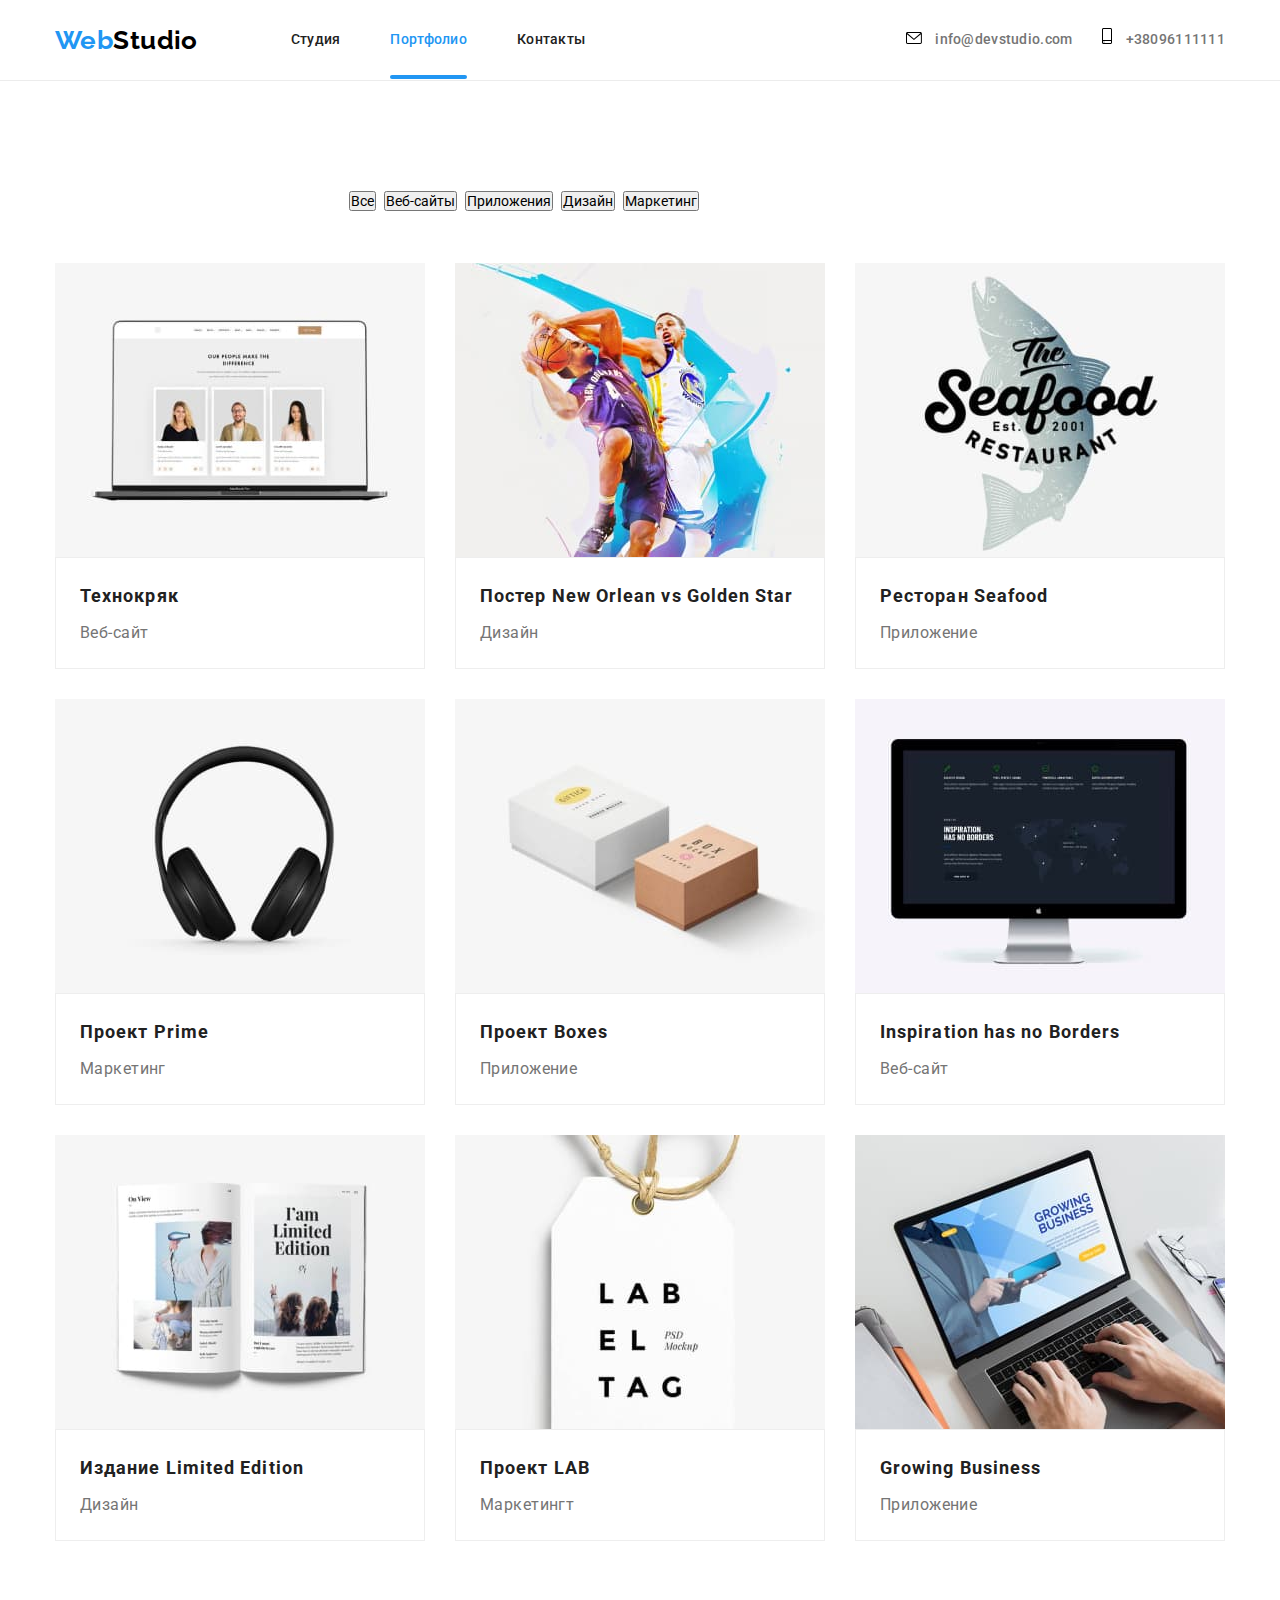
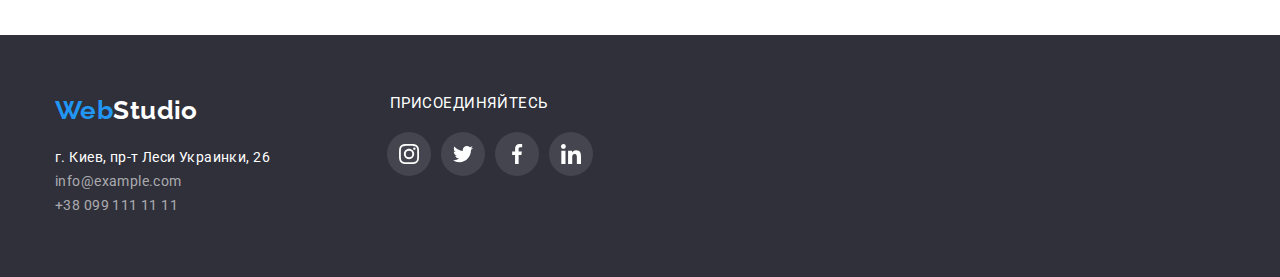
==== portfolio.html @ e8c0259a "modal window and trasition" ====
<!DOCTYPE html>
<html lang="ru">
	<head>
		<meta charset="UTF-8" />
		<meta name="viewport" content="width=device-width, initial-scale=1.0" />
		<title>WebStudio</title>
		<link
			href="https://fonts.googleapis.com/css2?family=Raleway:wght@700&family=Roboto:wght@400;500;700;900&display=swap"
			rel="stylesheet"
		/>
		<link rel="stylesheet" href="https://cdn.jsdelivr.net/npm/modern-normalize@1.0.0/modern-normalize.min.css" />
		<link rel="stylesheet" href="./css/style.css" />
	</head>
	<body>
		<!-- Header -->
		<header>
			<!-- Main navigation -->
			<div class="nav container">
				<nav class="nav-main">
					<!-- LOGO -->
					<a href="./index.html" class="logo-link" aria-label="логотип веб-студии">
						Web
						<span class="dark">Studio</span>
					</a>
					<ul class="nav-menu list">
						<li class="item"><a href="./index.html" class="link">Студия</a></li>
						<li class="item"><a href="./portfolio.html" class="link current">Портфолио</a></li>
						<li class="item"><a href="" class="link">Контакты</a></li>
					</ul>
				</nav>
				<!-- Contacts -->
				<address>
					<ul class="nav-auth list">
						<li class="item">
							<a href="mailto:info@devstudio.com" class="nav-auth link">
								<svg class="nav-svg" width="16" height="12">
									<use href="./img/svg/sprite.svg#icon-envelope"></use>
								</svg>
								info@devstudio.com
							</a>
						</li>
						<li class="item">
							<a href="tel:+380961111111" class="nav-auth link">
								<svg class="nav-svg" width="10" height="16">
									<use href="./img/svg/sprite.svg#icon-smartphone"></use>
								</svg>
								+38096111111
							</a>
						</li>
					</ul>
				</address>
			</div>
		</header>
		<main>
			<section class="section portfolio">
				<div class="container">
					<h2 class="portfolio title" hidden>Наши работы</h2>
					<!-- Filter list -->
					<ul class="list portfolio-btn">
						<li class="portfolio-btn"><button type="button" class="btn">Все</button></li>
						<li class="portfolio-btn"><button type="button" class="btn">Веб-сайты</button></li>
						<li class="portfolio-btn"><button type="button" class="btn">Приложения</button></li>
						<li class="portfolio-btn"><button type="button" class="btn">Дизайн</button></li>
						<li class="portfolio-btn"><button type="button" class="btn">Маркетинг</button></li>
					</ul>

					<!-- Work examples -->
					<ul class="portfolio list">
						<li class="item">
							<a href="" class="link">
								<div class="card">
									<div class="picture">
										<img
											src="./img/portfolio/tech-crack.jpg"
											alt="3 photos of employee with occupation"
											width="370"
											height="294"
										/>
										<p class="picture-text">
											Технокряк это современная площадка распространения коронавируса. Компании используют эту платформу
											для цифрового шпионажа и атак на защищённые сервера конкурентов.
										</p>
									</div>
									<div class="pic-description">
										<h3 class="portfolio subtitle">Технокряк</h3>
										<p class="category">Веб-сайт</p>
									</div>
								</div>
							</a>
						</li>
						<li class="item">
							<a href="" class="link">
								<div class="card">
									<div class="picture">
										<img
											src="./img/portfolio/poster.jpg"
											alt="poster of game New Orlean vs Golden Star"
											width="370"
											height="294"
										/>
										<p class="picture-text">
											Lorem, ipsum dolor sit amet consectetur adipisicing elit. Animi provident natus deserunt ab
											tempora odio! Ratione, rerum! Tempore, sit numquam.
										</p>
									</div>
									<div class="pic-description">
										<h3 class="portfolio subtitle">Постер New Orlean vs Golden Star</h3>
										<p class="category">Дизайн</p>
									</div>
								</div>
							</a>
						</li>
						<li class="item">
							<a href="" class="link">
								<div class="card">
									<div class="picture">
										<img
											src="./img/portfolio/seafood-restaurant.jpg"
											alt="Logo of sea-food restaurant"
											width="370"
											height="294"
										/>
										<p class="picture-text">
											Lorem, ipsum dolor sit amet consectetur adipisicing elit. Animi provident natus deserunt ab
											tempora odio! Ratione, rerum! Tempore, sit numquam.
										</p>
									</div>
									<div class="pic-description">
										<h3 class="portfolio subtitle">Ресторан Seafood</h3>
										<p class="category">Приложение</p>
									</div>
								</div>
							</a>
						</li>
						<li class="item">
							<a href="" class="link">
								<div class="card">
									<div class="picture">
										<img src="./img/portfolio/prime.jpg" alt="head-set" width="370" height="294" />
										<p class="picture-text">
											Lorem, ipsum dolor sit amet consectetur adipisicing elit. Animi provident natus deserunt ab
											tempora odio! Ratione, rerum! Tempore, sit numquam.
										</p>
									</div>
									<div class="pic-description">
										<h3 class="portfolio subtitle">Проект Prime</h3>
										<p class="category">Маркетинг</p>
									</div>
								</div>
							</a>
						</li>

						<li class="item">
							<a href="" class="link">
								<div class="card">
									<div class="picture">
										<img src="./img/portfolio/boxes.jpg" alt="2 tarton boxes" width="370" height="294" />
										<p class="picture-text">
											Lorem, ipsum dolor sit amet consectetur adipisicing elit. Animi provident natus deserunt ab
											tempora odio! Ratione, rerum! Tempore, sit numquam.
										</p>
									</div>
									<div class="pic-description">
										<h3 class="portfolio subtitle">Проект Boxes</h3>
										<p class="category">Приложение</p>
									</div>
								</div>
							</a>
						</li>
						<li class="item">
							<a href="" class="link">
								<div class="card">
									<div class="picture">
										<img
											src="./img/portfolio/inspiration-no-border.jpg"
											alt="Dark desctope with some text"
											width="370"
											height="294"
										/>
										<p class="picture-text">
											Lorem, ipsum dolor sit amet consectetur adipisicing elit. Animi provident natus deserunt ab
											tempora odio! Ratione, rerum! Tempore, sit numquam.
										</p>
									</div>
									<div class="pic-description">
										<h3 class="portfolio subtitle" lang="en">Inspiration has no Borders</h3>
										<p class="category">Веб-сайт</p>
									</div>
								</div>
							</a>
						</li>

						<li class="item">
							<a href="" class="link">
								<div class="card">
									<div class="picture">
										<img src="./img/portfolio//limited-edition.jpg" alt="an open magazine" width="370" height="294" />
										<p class="picture-text">
											Lorem, ipsum dolor sit amet consectetur adipisicing elit. Animi provident natus deserunt ab
											tempora odio! Ratione, rerum! Tempore, sit numquam.
										</p>
									</div>
									<div class="pic-description">
										<h3 class="portfolio subtitle">Издание Limited Edition</h3>
										<p class="category">Дизайн</p>
									</div>
								</div>
							</a>
						</li>
						<li class="item">
							<a href="" class="link">
								<div class="card">
									<div class="picture">
										<img src="./img/portfolio/project-lab.jpg" alt="Tag named project-lab" width="370" height="294" />
										<p class="picture-text">
											Lorem, ipsum dolor sit amet consectetur adipisicing elit. Animi provident natus deserunt ab
											tempora odio! Ratione, rerum! Tempore, sit numquam.
										</p>
									</div>
									<div class="pic-description">
										<h3 class="portfolio subtitle">Проект LAB</h3>
										<p class="category">Маркетингт</p>
									</div>
								</div>
							</a>
						</li>
						<li class="item">
							<a href="" class="link">
								<div class="card">
									<div class="picture">
										<img
											src="./img/portfolio/growning-business.jpg"
											alt="Worktop with desctop and hands"
											width="370"
											height="294"
										/>
										<p class="picture-text">
											Lorem, ipsum dolor sit amet consectetur adipisicing elit. Animi provident natus deserunt ab
											tempora odio! Ratione, rerum! Tempore, sit numquam.
										</p>
									</div>
									<div class="pic-description">
										<h3 class="portfolio subtitle">Growing Business</h3>
										<p class="category">Приложение</p>
									</div>
								</div>
							</a>
						</li>
					</ul>
				</div>
			</section>
		</main>

		<!-- Footer -->
		<footer class="footer">
			<div class="container">
				<div class="foot-address">
					<a href="./index.html" class="logo-link" aria-label="логотип веб-студии">
						Web
						<span class="white">Studio</span>
					</a>

					<address class="footer-address">
						<ul class="list">
							<li>
								<a href="https://goo.gl/maps/YRK9uNCiw2VT1dtW6" class="link">
									<span class="footer-address">г. Киев, пр-т Леси Украинки, 26</span>
								</a>
							</li>
							<li>
								<a href="mailto:info@example.com" class="link">info@example.com</a>
							</li>
							<li><a href="tel:+380991111111" class="link">+38 099 111 11 11</a></li>
						</ul>
					</address>
				</div>

				<div class="footer-social">
					<p>Присоединяйтесь</p>
					<ul class="social list">
						<li>
							<a href="" class="social link">
								<svg class="social-svg">
									<use href="./img/svg/sprite.svg#icon-instagram"></use>
								</svg>
							</a>
						</li>
						<li>
							<a href="" class="social link">
								<svg class="social-svg">
									<use href="./img/svg/sprite.svg#icon-twitter"></use>
								</svg>
							</a>
						</li>
						<li>
							<a href="" class="social link">
								<svg class="social-svg">
									<use href="./img/svg/sprite.svg#icon-facebook"></use>
								</svg>
							</a>
						</li>
						<li>
							<a href="" class="social link">
								<svg class="social-svg">
									<use href="./img/svg/sprite.svg#icon-linkedin"></use>
								</svg>
							</a>
						</li>
					</ul>
				</div>
			</div>
		</footer>
	</body>
</html>
---- css/style.css ----
:root {
	--title-color: #212121;
	--text-color: #757575;
	--white-color: #ffffff;
	--acent-color: #2196f3;
	--bcg-dark-color: #2f303a;
	--bcg-white-color: #ffffff;
	--bcg-lightgrey-color: #f5f4fa;
}

* body {
	background-color: var(--white-color);
	color: var(--text-color);
	font-family: roboto, sans-serif;
	font-weight: 400;
	font-size: 14px;
	line-height: 1.71;
	letter-spacing: 0.03em;
}
*,
*::after,
*::before {
	padding: 0;
	margin: 0;
}

/* ===========LOCAL RESET=============== */
.list {
	list-style: none;
	padding: 0;
	margin: 0;
}
.link {
	text-decoration: none;
}
address {
	font-style: normal;
}
img {
	display: block;
}
/*================== LOGO ====================*/
.logo-link {
	text-decoration: none;
	outline: none;
	color: var(--acent-color);
	font-family: raleway;
	font-weight: 700;
	font-size: 26px;
	line-height: 1.19;

	display: flex;
	justify-content: flex-start;
}

header .logo-link {
	margin-right: 93px;
}

.logo-link .dark {
	color: #000000;
}
.logo-link .white {
	color: var(--white-color);
}
/* ============================================== */

/* ===============HEADER========================== */
header {
	border-bottom: 1px solid #ECECEC;
	}

.nav-menu .link,
.nav-auth .link {
	color: var(--title-color);
	text-decoration: none;
	font-weight: 500;
	font-size: 14px;
	line-height: 1.14;
	letter-spacing: 0.02em;

	transition: color 250ms cubic-bezier(0.4, 0, 0.2, 1);
}

.nav-auth .link {
	color: var(--text-color);
}
.nav-menu .link:hover,
.nav-menu .link:focus,
.nav-menu .link.current,
.nav-auth.link:hover,
.nav-auth.link:focus {
	color: var(--acent-color);
}

.nav-auth .nav-svg {
	transition: fill 250ms cubic-bezier(0.4, 0, 0.2, 1);
}

.nav-auth.link:hover .nav-svg,
.nav-auth.link:focus .nav-svg {
	fill: var(--acent-color);
}

.nav.container {
	display: flex;
	align-items: center;
	min-height: 80px;
	justify-content: space-between;
	}

.nav-main,
.nav-menu.list,
.nav-auth.list {
	display: flex;
	align-items: center;
	}


.nav-menu .item:not(:last-child) {
	margin-right: 50px;
}
.nav-menu .item:last-child {
	margin-right: auto;
}
.nav-svg {
	margin-right: 10px;
}
.nav-auth .item:not(:last-child){
	margin-right: 30px;
}



.nav-menu .current{
	position: relative;
	}
 
.current::after{
	position: absolute;
	content: "";
	bottom: 0;
	left: 0;
	width: 100%;
	height: 4px;
	background-color: var(--acent-color);
	border-radius: 2px;
	transform: translateY(32px);
}  

/* =============================================== */

/* ===========common rules======================== */


.container {
	width: 1200px;
	padding-left: 15px;
	padding-right: 15px;
	margin: 0 auto;
}

.section-title {
	color: var(--title-color);
	font-weight: 700;
	font-size: 36px;
	line-height: 1.16;
	text-align: center;
	margin-bottom: 50px;
}

.section,
.section,
.section {
	padding-top: 94px;
	padding-bottom: 94px;
}

/* .pros.section-title,
.portfolio.title {
	display: none;
} */

/* ============HERO section====================== */

.hero {
	background-color: var(--bcg-dark-color);
	text-align: center;
	
	padding-top: 200px;
	padding-bottom: 200px;
	background-image: linear-gradient(rgba(47, 48, 58, 0.4), rgba(47, 48, 58, 0.4)), url(../img/main-page/hero.jpg)
}


.hero-title {
	color: var(--white-color);
	font-weight: 900;
	font-size: 44px;
	line-height: 1.36;
	text-align: center;
	letter-spacing: 0.06em;
	text-transform: uppercase;
	margin-bottom: 30px;
	max-width: 696px;
	/* height: 120px; */
	margin-right: auto;
	margin-left: auto;
}
.hero .button {
	box-shadow: 0px 4px 4px rgba(0, 0, 0, 0.15);
border-radius: 4px;
}

/* =============== PROS section ================ */
.section.pros {
	padding-top: 94px;
	padding-bottom: 0;
}
.pros .list {
	display: flex;
}
.pros.item:not(:last-child) {
	margin-right: 30px;
}
.pros.item {
	flex-basis: calc((100% - 3 * 30px) / 4);
}

.pros.subtitle {
	color: var(--title-color);
	font-weight: bold;
	font-size: 14px;
	line-height: 1.14;
	text-transform: uppercase;
	/* margin-top: 30px; */
	margin-bottom: 10px;
}
.pros.subtitle::before {
	content: "";
	display: block;
	width: 270px;
	height: 120px;
	background-color: #f5f4fa;
	margin-bottom: 30px;
	background-repeat: no-repeat;
	background-size: 70px 70px;
	background-position: center;
}
.antena::before {
	background-image: url("../img/svg/antenna.svg");
}
.clock::before {
	background-image: url("../img/svg/clock.svg");
}
.diagram::before {
	background-image: url("../img/svg/diagram.svg");
}
.astronaut::before {
	background-image: url("../img/svg/astronaut.svg");
}

.pros.description {
	margin-top: 0;
	margin-bottom: 0;
}
/* =============== WORK section ================== */

.work .list {
	display: flex;
}
.work .item:not(:nth-child(3n)) {
	margin-right: 30px;
}
.work .item {
	flex-basis: calc((100% - 2 * 30px) / 3);
}
.work .item {
	position: relative;
}
.work .caption-text {
	position: absolute;
	bottom: 0;
	left: 0;
	width: 100%;
	height: 70px;
	display: flex;
	justify-content: center;
	align-items: center;

	background-color: rgba(47, 48, 58, 0.8);
	color: #ffffff;
	font-weight: bold;
	font-size: 14px;
	line-height: 1.143;
	/* text-align: center;
	padding-top: 27px;
	padding-bottom: 27px; */
	letter-spacing: 0.03em;
	text-transform: uppercase;
	}

/* ================ TEAM section ================ */
.section.team {
	background-color: #f5f4fa;
	padding-bottom: 21px;
}
.team.subtitle {
	font-weight: 500;
	color: var(--title-color);
	font-size: 16px;
	line-height: 1.87;
	margin-bottom: 10px;
}
.occupation {
	font-weight: 400;
	font-size: 16px;
	line-height: 1.1875;
	text-align: center;
	letter-spacing: 0.03em;
}
.team .list {
	display: flex;
}
.team .item:not(:last-child) {
	margin-right: 30px;
}
.team .item {
	flex-basis: calc((100% - 3 * 30px) / 4);
}

.team .description {
	text-align: center;
	padding-top: 30px;
	padding-bottom: 30px;
}

.social.list {
	display: flex;
	margin: 16px 32px 0 32px;
}

.social.link {
	display: flex;
	justify-content: center;
	align-items: center;
	width: 44px;
	height: 44px;
	border-radius: 50%;
	margin-right: 10px;

	transition: background-color 250ms cubic-bezier(0.4, 0, 0.2, 1);
}


.social-svg {
	width: 20px;
	height: 20px;
	fill: #afb1b8;

	transition: fill 250ms cubic-bezier(0.4, 0, 0.2, 1);
}

.social.link:hover {
	background-color: var(--acent-color);
}
.social.link:hover .social-svg {
	fill: #ffffff;
}

.team .description {
	background: #ffffff;
	box-shadow: 0px 1px 3px rgba(0, 0, 0, 0.12), 0px 1px 1px rgba(0, 0, 0, 0.14), 0px 2px 1px rgba(0, 0, 0, 0.2);
	border-radius: 0px 0px 4px 4px;
}

/* ================CLIENTS section========== */

.clients.list {
	display: flex;
	justify-content: space-between;
}
.clients.link {
	display: flex;
	width: 170px;
	height: 90px;
	border: 1px solid #afb1b8;
	border-radius: 4px;
	justify-content: center;
	align-items: center;
	transition: border 250ms cubic-bezier(0.4, 0, 0.2, 1);
}


.clients.svg {
	fill: #afb1b8;
	transition: fill 250ms cubic-bezier(0.4, 0, 0.2, 1);
}

.clients.link:hover {
	border: 1px solid var(--acent-color);
}

.clients.link:hover .svg{
	fill: var(--acent-color);
}

/* ================= FOOTER =================*/
.footer {
	background-color: var(--bcg-dark-color);
	padding-top: 60px;
	padding-bottom: 60px;
	}

.footer .footer-address {
	color: var(--white-color);
	margin-top: 20px;
}

.footer .link {
	color: rgba(255, 255, 255, 0.6);
}

.footer .logo-link {
	margin-bottom: 10px;
}


.footer-social > p {s
	font-weight: 700;
	font-size: 15px;
	line-height: 1.143;
	letter-spacing: 0.03em;
	text-transform: uppercase;
	color: #ffffff;
	margin-bottom: 20px;
	padding-left: 35px;
}
.footer-social {
	display: flex;
	}


.footer-social .social-svg {
	fill: #ffffff;
	
}
.footer-social .link {
	background-color: rgba(255, 255, 255, 0.1);
	
}
.footer .container {
	display: flex;
	
}
.foot-address,
.footer-social {
	display: block;
	width: 230px;
	margin-right: 70px;
}

/* =============BUTTON================= */
.hero .button {
	/* display: inline-block; */
	padding: 10px 32px;
	border-radius: 4px;
	box-shadow: 0px 4px 4px rgba(0, 0, 0, 0.15);
	min-width: 200px;
	text-align: center;
	outline: none;
	border: none;

	font-weight: 700;
	font-size: 16px;
	line-height: 1.87;
	letter-spacing: 0.06em;
	background-color: var(--acent-color);
	color: var(--white-color);

}

/* .hero .button.primery {
	background-color: var(--acent-color);
	color: var(--white-color);
	text-decoration: none;
	outline: none; */
}

/* .button.secondary {
	background-color: var(--bcg-lightgrey-color);
	color: var(--title-color);
	text-decoration: none;
} */

/* .button.secondary:hover,
.button.secondary:focus {
	background-color: var(--acent-color);
	color: var(--white-color);
	text-decoration: none;
} */

/* ===========Page PORTFOLIO=========== */

 .btn {
	font-family: inherit;
	background-color: var(--bcg-lightgrey-color);
	color: var(--title-color);
	font-weight: 500;
	font-size: 16px;
	line-height: 1.625;
	border: none;
	outline: none;

	padding: 6px 22px;
	border-radius: 4px;

	transition: color 250ms cubic-bezier(0.4, 0, 0.2, 1), background-color 250ms cubic-bezier(0.4, 0, 0.2, 1);

}
.btn:hover,
.btn:focus {
	font-family: inherit;
	background-color: var(--acent-color);
	color: var(--white-color);
}
.list.portfolio {
	margin-bottom: 34px;
}
.portfolio .link {
	text-decoration: none;
	color: var(--text-color);
}

.portfolio.subtitle {
	font-weight: 700;
	font-size: 18px;
	line-height: 2;
	letter-spacing: 0.06em;
	color: var(--title-color);

	margin-bottom: 4px;
}
.portfolio .category {
	font-size: 16px;
	line-height: 1.87;
}

/* ============= PORTFOLIO TOP==============*/


.list.portfolio-btn {
	display: flex;
	width: 611px;
	height: 54px;
	margin-right: 294px;
	margin-left: 294px;
	margin-bottom: 34px;
}
.portfolio-btn:not(:last-child) {
	margin-right: 8px;
	align-items: center;
}

/* ============PORTFOLIO BOTTOM============== */
.portfolio.list {
	display: flex;
	flex-wrap: wrap;
	margin: 0;
}
.portfolio .item:not(:nth-child(3n)) {
	margin-right: 30px;
}
.portfolio .item:not(:nth-last-child(-n + 3)) {
	margin-bottom: 30px;
}

.portfolio .item {
	flex-basis: calc((100% - 2 * 30px) / 3);
}
.pic-description {
	padding: 20px 24px;
	border: 1px solid #eeeeee;
}
.portfolio.list .link .card{
	transition: box-shadow 250ms cubic-bezier(0.4, 0, 0.2, 1);
}

.portfolio.list .link:hover .card{
	box-shadow: 0px 1px 1px rgba(0, 0, 0, 0.12), 0px 4px 4px rgba(0, 0, 0, 0.06), 1px 4px 6px rgba(0, 0, 0, 0.16);
}

.portfolio .picture {
	position: relative;
	overflow: hidden;
}
.picture-text {
	position: absolute;
	top: 0;
	left: 0;
	width: 100%;
	height: 100%;
	background-color: rgba(33, 150, 243, 0.9);
	color: #ffffff;
	padding: 63px 24px;
	
	transform: translateY(100%);
	transition: transform 250ms cubic-bezier(0.4, 0, 0.2, 1);
}
.portfolio .card:hover .picture-text{
	transform: translateY(0%);
	
}

/* ===============MODAL WINDOW================ */

.backdrop {
	position: fixed;
	top: 0;
	left: 0;
	width: 100%;
	height: 100%;
	background: rgba(0, 0, 0, 0.2);

	transition: all 250ms cubic-bezier(0.4, 0, 0.2, 1);
}
.modal {
	position: absolute;
	top: 50%;
	left: 50%;
	transform: translate(-50%, -50%);

	min-width: 528px;
	min-height: 581px;
	background-color: #ffffff;
	box-shadow: 0px 1px 3px rgba(0, 0, 0, 0.12), 0px 1px 1px rgba(0, 0, 0, 0.14), 0px 2px 1px rgba(0, 0, 0, 0.2);
	border-radius: 4px;
}
.close-modal {
	position: absolute;
	top: 17px;
	right: 17px;
	width: 30px;
	height: 30px;
	background-color: transparent;
    border: 1px solid rgba(0, 0, 0, 0.1);
	border-radius: 50%;
	outline: none;
	cursor: pointer;
}

.is-hidden {
	opacity: 0;
	pointer-events: none;
	visibility: hidden;
}
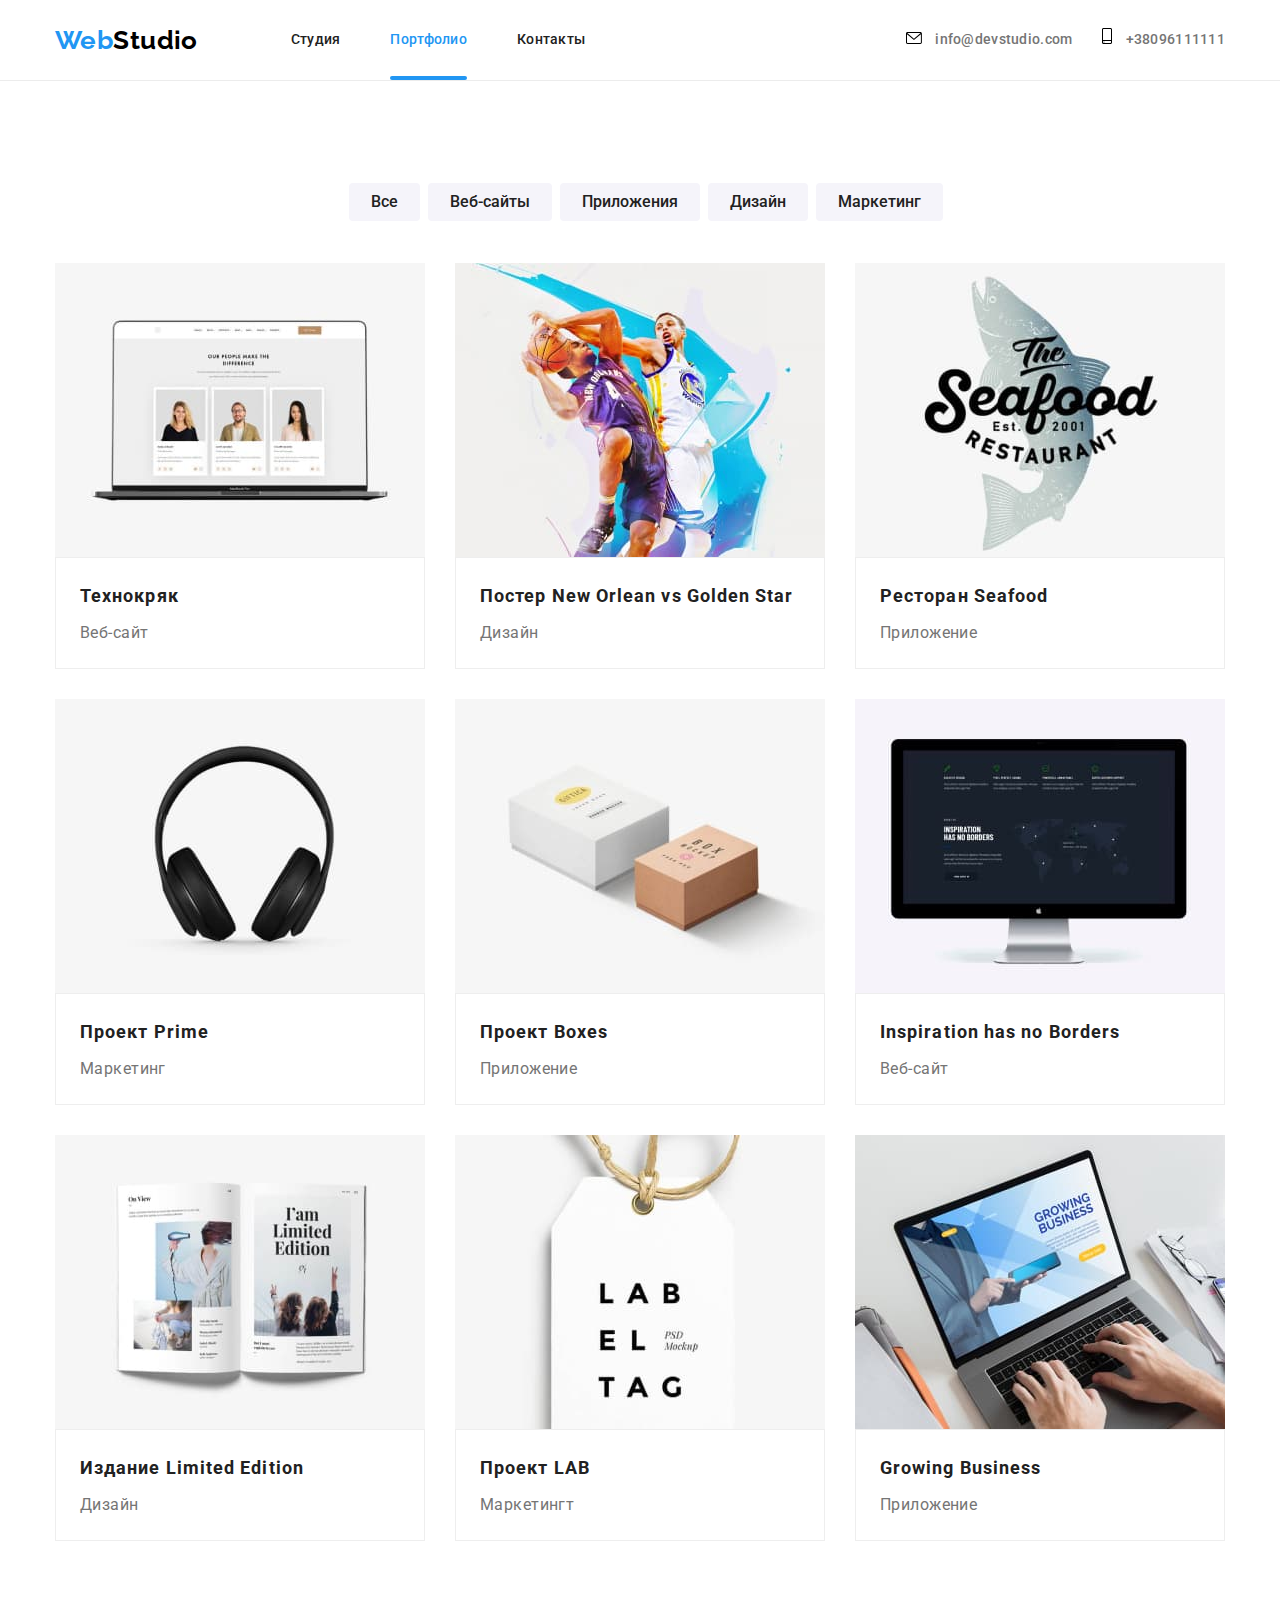
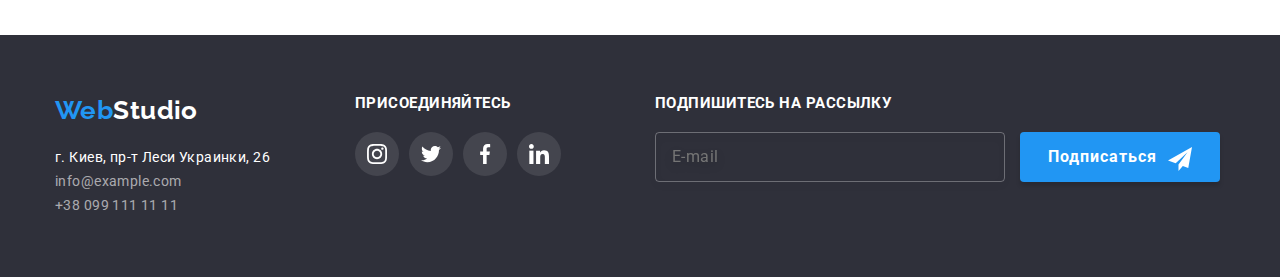
==== commit 9b0e3492: "custom-checkbox done" ====
--- a/portfolio.html
+++ b/portfolio.html
@@ -253,7 +253,7 @@
 
 		<!-- Footer -->
 		<footer class="footer">
-			<div class="container">
+			<div class="container footer-container">
 				<div class="foot-address">
 					<a href="./index.html" class="logo-link" aria-label="логотип веб-студии">
 						Web
@@ -276,7 +276,7 @@
 				</div>
 
 				<div class="footer-social">
-					<p>Присоединяйтесь</p>
+					<p class="footer-subtitle">Присоединяйтесь</p>
 					<ul class="social list">
 						<li>
 							<a href="" class="social link">
@@ -308,6 +308,21 @@
 						</li>
 					</ul>
 				</div>
+
+				<div class="footer-email">
+					<p class="footer-subtitle">Подпишитесь на рассылку</p>
+					<form action="" class="form-email">
+						<label for="subscribe-email">
+							<input type="email" id="subscribe-email" placeholder="E-mail" class="footer-input" />
+						</label>
+						<button type="button" class="button foot">
+							Подписаться
+							<svg class="email-svg" width="24" height="24">
+								<use href="./img/svg/sprite.svg#icon-icon-send"></use>
+							</svg>
+						</button>
+					</form>
+				</div>
 			</div>
 		</footer>
 	</body>
--- a/css/style.css
+++ b/css/style.css
@@ -67,8 +67,8 @@
 
 /* ===============HEADER========================== */
 header {
-	border-bottom: 1px solid #ECECEC;
-	}
+	border-bottom: 1px solid #ececec;
+}
 
 .nav-menu .link,
 .nav-auth .link {
@@ -107,15 +107,14 @@
 	align-items: center;
 	min-height: 80px;
 	justify-content: space-between;
-	}
+}
 
 .nav-main,
 .nav-menu.list,
 .nav-auth.list {
 	display: flex;
 	align-items: center;
-	}
-
+}
 
 .nav-menu .item:not(:last-child) {
 	margin-right: 50px;
@@ -126,17 +125,15 @@
 .nav-svg {
 	margin-right: 10px;
 }
-.nav-auth .item:not(:last-child){
+.nav-auth .item:not(:last-child) {
 	margin-right: 30px;
 }
 
-
-
-.nav-menu .current{
+.nav-menu .current {
 	position: relative;
-	}
- 
-.current::after{
+}
+
+.current::after {
 	position: absolute;
 	content: "";
 	bottom: 0;
@@ -145,13 +142,12 @@
 	height: 4px;
 	background-color: var(--acent-color);
 	border-radius: 2px;
-	transform: translateY(32px);
-}  
+	transform: translateY(33px);
+}
 
 /* =============================================== */
 
 /* ===========common rules======================== */
-
 
 .container {
 	width: 1200px;
@@ -176,22 +172,36 @@
 	padding-bottom: 94px;
 }
 
-/* .pros.section-title,
-.portfolio.title {
-	display: none;
-} */
+/* =============BUTTON================= */
+.button {
+	font-weight: 700;
+	font-size: 16px;
+	line-height: 1.87;
+	letter-spacing: 0.06em;
+	color: var(--white-color);
+	text-align: center;
+
+	background-color: var(--acent-color);
+	padding: 10px 31px;
+	border-radius: 4px;
+	box-shadow: 0px 4px 4px rgba(0, 0, 0, 0.15);
+	width: 200px;
+	height: 50px;
+
+	outline: none;
+	border: none;
+}
 
 /* ============HERO section====================== */
 
 .hero {
 	background-color: var(--bcg-dark-color);
 	text-align: center;
-	
+
 	padding-top: 200px;
 	padding-bottom: 200px;
-	background-image: linear-gradient(rgba(47, 48, 58, 0.4), rgba(47, 48, 58, 0.4)), url(../img/main-page/hero.jpg)
-}
-
+	background-image: linear-gradient(rgba(47, 48, 58, 0.4), rgba(47, 48, 58, 0.4)), url(../img/main-page/hero.jpg);
+}
 
 .hero-title {
 	color: var(--white-color);
@@ -207,10 +217,6 @@
 	margin-right: auto;
 	margin-left: auto;
 }
-.hero .button {
-	box-shadow: 0px 4px 4px rgba(0, 0, 0, 0.15);
-border-radius: 4px;
-}
 
 /* =============== PROS section ================ */
 .section.pros {
@@ -298,7 +304,7 @@
 	padding-bottom: 27px; */
 	letter-spacing: 0.03em;
 	text-transform: uppercase;
-	}
+}
 
 /* ================ TEAM section ================ */
 .section.team {
@@ -351,7 +357,6 @@
 
 	transition: background-color 250ms cubic-bezier(0.4, 0, 0.2, 1);
 }
-
 
 .social-svg {
 	width: 20px;
@@ -391,7 +396,6 @@
 	transition: border 250ms cubic-bezier(0.4, 0, 0.2, 1);
 }
 
-
 .clients.svg {
 	fill: #afb1b8;
 	transition: fill 250ms cubic-bezier(0.4, 0, 0.2, 1);
@@ -401,7 +405,7 @@
 	border: 1px solid var(--acent-color);
 }
 
-.clients.link:hover .svg{
+.clients.link:hover .svg {
 	fill: var(--acent-color);
 }
 
@@ -410,7 +414,10 @@
 	background-color: var(--bcg-dark-color);
 	padding-top: 60px;
 	padding-bottom: 60px;
-	}
+}
+.footer-container {
+	display: flex;
+}
 
 .footer .footer-address {
 	color: var(--white-color);
@@ -422,11 +429,10 @@
 }
 
 .footer .logo-link {
-	margin-bottom: 10px;
-}
-
-
-.footer-social > p {s
+	margin-bottom: 20px;
+}
+
+.footer-subtitle {
 	font-weight: 700;
 	font-size: 15px;
 	line-height: 1.143;
@@ -434,75 +440,70 @@
 	text-transform: uppercase;
 	color: #ffffff;
 	margin-bottom: 20px;
-	padding-left: 35px;
-}
-.footer-social {
-	display: flex;
-	}
-
+}
+.footer-social .list {
+	margin-left: 0;
+}
 
 .footer-social .social-svg {
 	fill: #ffffff;
-	
-}
+}
+
 .footer-social .link {
 	background-color: rgba(255, 255, 255, 0.1);
-	
-}
-.footer .container {
-	display: flex;
-	
 }
 .foot-address,
 .footer-social {
-	display: block;
-	width: 230px;
-	margin-right: 70px;
-}
-
-/* =============BUTTON================= */
-.hero .button {
-	/* display: inline-block; */
-	padding: 10px 32px;
+	width: 270px;
+	margin-right: 30px;
+}
+
+.footer-input {
+	border: none;
+	background-color: transparent;
+	outline: none;
+
+	width: 350px;
+	height: 50px;
+	border: 1px solid rgba(255, 255, 255, 0.3);
+	filter: drop-shadow(0px 4px 4px rgba(0, 0, 0, 0.15));
 	border-radius: 4px;
-	box-shadow: 0px 4px 4px rgba(0, 0, 0, 0.15);
-	min-width: 200px;
-	text-align: center;
-	outline: none;
-	border: none;
-
-	font-weight: 700;
+	padding-left: 16px;
+	padding-right: 16px;
+	margin-right: 12px;
+
+	font-weight: 400;
 	font-size: 16px;
-	line-height: 1.87;
+	line-height: 1.25;
+	letter-spacing: 0.03em;
+	color: rgba(255, 255, 255, 0.6);
+}
+.footer.input::placeholder {
+	padding-left: 16px;
+	font-weight: 400;
+	font-size: 16px;
+	line-height: 1.25;
+	letter-spacing: 0.03em;
+	color: rgba(255, 255, 255, 0.6);
+}
+
+.button.foot {
+	position: relative;
+	text-align: left;
+	padding-left: 28px;
 	letter-spacing: 0.06em;
-	background-color: var(--acent-color);
-	color: var(--white-color);
-
-}
-
-/* .hero .button.primery {
-	background-color: var(--acent-color);
-	color: var(--white-color);
-	text-decoration: none;
-	outline: none; */
-}
-
-/* .button.secondary {
-	background-color: var(--bcg-lightgrey-color);
-	color: var(--title-color);
-	text-decoration: none;
-} */
-
-/* .button.secondary:hover,
-.button.secondary:focus {
-	background-color: var(--acent-color);
-	color: var(--white-color);
-	text-decoration: none;
-} */
+}
+
+.email-svg {
+	position: absolute;
+	fill: #ffffff;
+	bottom: 11px;
+	right: 28px;
+}
 
 /* ===========Page PORTFOLIO=========== */
 
- .btn {
+.portfolio .btn {
 	font-family: inherit;
 	background-color: var(--bcg-lightgrey-color);
 	color: var(--title-color);
@@ -515,15 +516,16 @@
 	padding: 6px 22px;
 	border-radius: 4px;
 
-	transition: color 250ms cubic-bezier(0.4, 0, 0.2, 1), background-color 250ms cubic-bezier(0.4, 0, 0.2, 1);
-
-}
-.btn:hover,
-.btn:focus {
+	transition: all 250ms cubic-bezier(0.4, 0, 0.2, 1);
+}
+.portfolio .btn:hover,
+.portfolio .btn:focus {
 	font-family: inherit;
 	background-color: var(--acent-color);
 	color: var(--white-color);
-}
+	box-shadow: 0px 3px 1px rgba(0, 0, 0, 0.1), 0px 1px 2px rgba(0, 0, 0, 0.08), 0px 2px 2px rgba(0, 0, 0, 0.12);
+}
+
 .list.portfolio {
 	margin-bottom: 34px;
 }
@@ -548,7 +550,6 @@
 
 /* ============= PORTFOLIO TOP==============*/
 
-
 .list.portfolio-btn {
 	display: flex;
 	width: 611px;
@@ -582,11 +583,11 @@
 	padding: 20px 24px;
 	border: 1px solid #eeeeee;
 }
-.portfolio.list .link .card{
+.portfolio.list .link .card {
 	transition: box-shadow 250ms cubic-bezier(0.4, 0, 0.2, 1);
 }
 
-.portfolio.list .link:hover .card{
+.portfolio.list .link:hover .card {
 	box-shadow: 0px 1px 1px rgba(0, 0, 0, 0.12), 0px 4px 4px rgba(0, 0, 0, 0.06), 1px 4px 6px rgba(0, 0, 0, 0.16);
 }
 
@@ -594,22 +595,27 @@
 	position: relative;
 	overflow: hidden;
 }
-.picture-text {
+.portfolio .picture-text {
 	position: absolute;
 	top: 0;
 	left: 0;
 	width: 100%;
 	height: 100%;
+
+	font-weight: 400;
+	font-size: 18px;
+	line-height: 1.55;
+	letter-spacing: 0.03em;
+	color: #ffffff;
+
 	background-color: rgba(33, 150, 243, 0.9);
-	color: #ffffff;
 	padding: 63px 24px;
-	
+
 	transform: translateY(100%);
 	transition: transform 250ms cubic-bezier(0.4, 0, 0.2, 1);
 }
-.portfolio .card:hover .picture-text{
+.portfolio .card:hover .picture-text {
 	transform: translateY(0%);
-	
 }
 
 /* ===============MODAL WINDOW================ */
@@ -626,27 +632,39 @@
 }
 .modal {
 	position: absolute;
-	top: 50%;
+	/* top: 10px; */
+	top: 0;
 	left: 50%;
-	transform: translate(-50%, -50%);
-
-	min-width: 528px;
-	min-height: 581px;
+	transform: translate(-50%, 0);
+
+	width: 528px;
+	height: 581px;
 	background-color: #ffffff;
 	box-shadow: 0px 1px 3px rgba(0, 0, 0, 0.12), 0px 1px 1px rgba(0, 0, 0, 0.14), 0px 2px 1px rgba(0, 0, 0, 0.2);
 	border-radius: 4px;
-}
+	padding-right: 40px;
+	padding-left: 40px;
+}
+
+/* кнопка-крестик */
 .close-modal {
 	position: absolute;
-	top: 17px;
-	right: 17px;
+	top: 8px;
+	right: 8px;
 	width: 30px;
 	height: 30px;
 	background-color: transparent;
-    border: 1px solid rgba(0, 0, 0, 0.1);
+
+	border: 1px solid rgba(0, 0, 0, 0.1);
 	border-radius: 50%;
 	outline: none;
 	cursor: pointer;
+}
+
+/* поставить по центру */
+.modal-svg {
+	display: block;
+	margin: auto;
 }
 
 .is-hidden {
@@ -655,6 +673,138 @@
 	visibility: hidden;
 }
 
-
-
-
+.modal .subtitle {
+	font-weight: 700;
+	font-size: 20px;
+	line-height: 1.15;
+	text-align: center;
+	letter-spacing: 0.03em;
+	color: var(--title-color);
+	margin-top: 40px;
+	margin-bottom: 30px;
+}
+
+.modal-form {
+	display: flex;
+	flex-direction: column;
+	flex-wrap: wrap;
+	border-color: transparent;
+}
+.label-form {
+	display: block;
+	font-weight: 400;
+	font-size: 14px;
+	line-height: 1.714;
+	letter-spacing: 0.03em;
+	color: var(--text-color);
+}
+
+.modal-form .agreement {
+	color: var(--acent-color);
+}
+
+/* input */
+.contact-input {
+	width: 448px;
+	height: 40px;
+	border: none;
+	outline: none;
+
+	border: 1px solid rgba(33, 33, 33, 0.2);
+	box-sizing: border-box;
+	border-radius: 4px;
+	padding-left: 42px;
+	/* margin-bottom: 28px; */
+	transition: all 250ms cubic-bezier(0.4, 0, 0.2, 1);
+}
+.comment-input:focus,
+.contact-input:focus {
+	border-color: var(--acent-color);
+}
+.contact-input:focus + .form-svg {
+	fill: var(--acent-color);
+}
+
+/* textarea */
+.comment-input {
+	width: 448px;
+	height: 120px;
+	border: none;
+	resize: none;
+	outline: none;
+
+	border: 1px solid rgba(33, 33, 33, 0.2);
+	box-sizing: border-box;
+	border-radius: 4px;
+	padding: 12px 16px;
+	transition: aborder-color 250ms cubic-bezier(0.4, 0, 0.2, 1);
+}
+
+.comment-input::placeholder {
+	font-size: 14px;
+	line-height: 1.14;
+	letter-spacing: 0.01em;
+	color: rgba(117, 117, 117, 0.5);
+}
+
+.modal-user {
+	position: relative;
+	/* margin-bottom: 28px; */
+}
+
+.form-svg {
+	position: absolute;
+	top: 50%;
+	left: 12px;
+	transform: translateY(-50%);
+
+	width: 18px;
+	height: 18px;
+	fill: var(--title-color);
+}
+
+.label-form {
+	display: block;
+
+	top: -20px;
+	left: 0;
+}
+
+.modal .button {
+	margin: 30px auto 40px auto;
+}
+
+/* .checkbox-input {
+	position: absolute !important;
+	clip: rect(1px 1px 1px 1px); /*IE6, IE7 */
+/* clip: rect(1px, 1px, 1px, 1px);
+	padding: 0 !important;
+	border: 0 !important;
+	height: 1px !important;
+	width: 1px !important;
+	overflow: hidden;
+} */
+
+.checkbox-input {
+	-webkit-appearance: mone;
+	appearance: none;
+	-moz-appearance: none;
+}
+.checkbox-label {
+	display: flex;
+	justify-content: center;
+	align-items: center;
+}
+
+.checkbox-label::before {
+	content: "";
+	background-image: url(../img/svg/block.svg);
+	width: 16px;
+	height: 15px;
+	fill: var(--title-color);
+	margin-right: 6px;
+}
+
+.checkbox-input:checked ~ .checkbox-label::before {
+	background-image: url(../img/svg/iconcheck.svg);
+}
